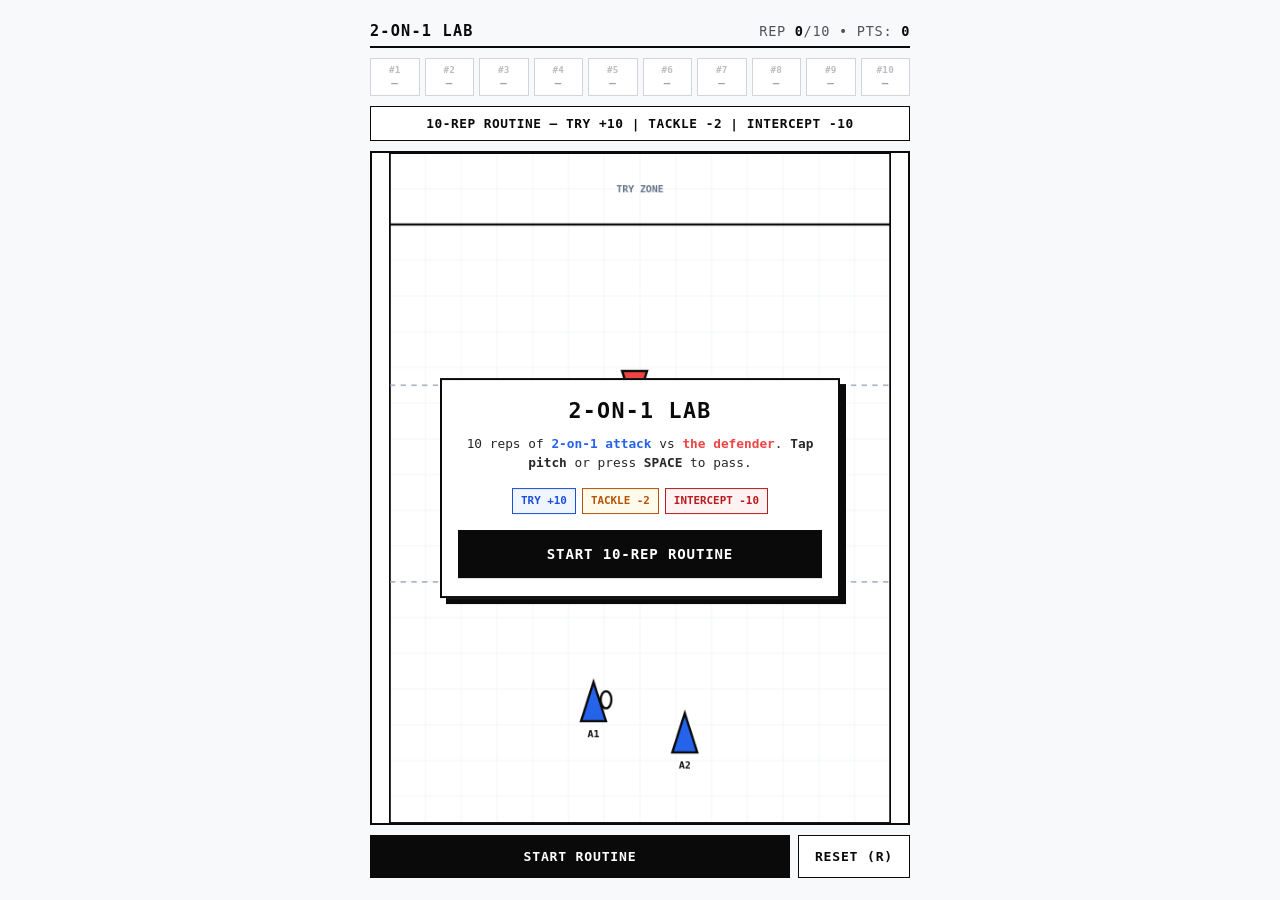
==== index.html @ 3a131d04 "init" ====
<!DOCTYPE html>
<html lang="en">
<head>
  <meta charset="UTF-8" />
  <meta name="viewport" content="width=device-width, initial-scale=1.0, maximum-scale=1.0, user-scalable=no" />
  <title>2-on-1 Lab</title>
  <link rel="stylesheet" href="./style.css" />
</head>
<body>
  <main class="app-container">
    <header class="header">
      <h1 class="title">2-on-1 Lab</h1>
      <div class="score">
        Rep <span id="score-reps">0</span>/10 &bull; Pts: <span id="score-points">0</span>
      </div>
    </header>

    <div id="rep-history" class="rep-history"></div>

    <div id="status-banner" class="banner neutral">
      Tap or press SPACE to begin
    </div>

    <div class="canvas-wrapper">
      <canvas id="pitch"></canvas>

      <div id="welcome-overlay" class="result-overlay">
        <div class="result-title">2-ON-1 LAB</div>
        <div class="welcome-body">
          <p>10 reps of <span class="txt-blue">2-on-1 attack</span> vs <span class="txt-red">the defender</span>. <strong>Tap pitch</strong> or press <strong>SPACE</strong> to pass.</p>
          <div class="welcome-scoring">
            <span class="score-pill try">TRY +10</span>
            <span class="score-pill tackle">TACKLE -2</span>
            <span class="score-pill intercept">INTERCEPT -10</span>
          </div>
        </div>
        <button id="welcome-start-btn" class="result-restart-btn">Start 10-Rep Routine</button>
      </div>

      <div id="result-overlay" class="result-overlay hidden">
        <div id="result-title" class="result-title"></div>
        <div id="result-detail" class="result-detail"></div>
        <div id="result-list" class="result-list hidden"></div>
        <div id="result-tip" class="result-tip hidden"></div>
        <div id="result-hint" class="result-hint">Tap or press SPACE for next rep</div>
        <button id="result-restart-btn" class="result-restart-btn hidden">Restart 10-Rep Routine</button>
      </div>
    </div>

    <div class="controls">
      <button id="action-btn" class="primary">Start Run (Space)</button>
      <button id="reset-btn">Reset (R)</button>
    </div>
  </main>

  <script type="module" src="./app.js"></script>
</body>
</html>
---- style.css ----
* {
  box-sizing: border-box;
  margin: 0;
  padding: 0;
  -webkit-tap-highlight-color: transparent;
}

body {
  background-color: #f8f9fa;
  color: #0a0a0a;
  font-family: ui-monospace, 'SFMono-Regular', Menlo, Monaco, Consolas, monospace;
  display: flex;
  justify-content: center;
  align-items: center;
  min-height: 100vh;
  min-height: 100dvh;
  padding: 14px;
  overscroll-behavior: none;
}

.app-container {
  width: 100%;
  max-width: 540px;
  display: flex;
  flex-direction: column;
  gap: 10px;
}

.header {
  display: flex;
  justify-content: space-between;
  align-items: baseline;
  border-bottom: 2px solid #0a0a0a;
  padding-bottom: 6px;
}

.title {
  font-size: 0.95rem;
  font-weight: 700;
  text-transform: uppercase;
  letter-spacing: 0.08em;
}

.score {
  font-size: 0.85rem;
  font-variant-numeric: tabular-nums;
  color: #52525b;
  text-transform: uppercase;
  letter-spacing: 0.05em;
}

.score span {
  color: #0a0a0a;
  font-weight: 700;
}

.rep-history {
  display: grid;
  grid-template-columns: repeat(10, 1fr);
  gap: 5px;
}

.rep-chip {
  display: flex;
  flex-direction: column;
  align-items: center;
  justify-content: center;
  padding: 5px 2px;
  border: 1.5px solid #d4d4d8;
  background: #ffffff;
  color: #a1a1aa;
  font-size: 0.68rem;
  font-weight: 700;
  text-transform: uppercase;
  letter-spacing: 0.02em;
  gap: 2px;
  transition: transform 0.12s ease, border-color 0.12s ease;
}

.rep-chip .rep-num {
  font-size: 0.58rem;
  opacity: 0.7;
}

.rep-chip .rep-tag {
  font-size: 0.68rem;
  font-weight: 800;
}

.rep-chip.active {
  border-color: #0a0a0a;
  color: #0a0a0a;
  box-shadow: 2px 2px 0px #0a0a0a;
}

.rep-chip.try {
  background: #eff6ff;
  border-color: #2563eb;
  color: #1d4ed8;
}

.rep-chip.tackle {
  background: #fffbeb;
  border-color: #f59e0b;
  color: #b45309;
}

.rep-chip.error {
  background: #fff7ed;
  border-color: #f97316;
  color: #c2410c;
}

.rep-chip.intercept {
  background: #fef2f2;
  border-color: #ef4444;
  color: #b91c1c;
}

.banner {
  padding: 9px 12px;
  font-size: 0.8rem;
  font-weight: 600;
  text-transform: uppercase;
  letter-spacing: 0.04em;
  text-align: center;
  border: 1.5px solid #0a0a0a;
  background: #ffffff;
  color: #0a0a0a;
}

.banner.neutral {
  background: #ffffff;
  color: #0a0a0a;
}

.banner.running {
  background: #0a0a0a;
  color: #ffffff;
}

.banner.success {
  background: #ecfdf5;
  color: #065f46;
  border-color: #059669;
}

.banner.fail {
  background: #fff1f2;
  color: #9f1239;
  border-color: #e11d48;
}

.canvas-wrapper {
  position: relative;
  width: 100%;
  border: 2px solid #0a0a0a;
  display: flex;
  justify-content: center;
  align-items: center;
  background: #ffffff;
  touch-action: manipulation;
  user-select: none;
}

canvas {
  display: block;
  width: 100%;
  height: auto;
  max-height: calc(100dvh - 195px);
  object-fit: contain;
  cursor: crosshair;
  user-select: none;
  touch-action: manipulation;
}

.result-overlay {
  position: absolute;
  top: 50%;
  left: 50%;
  transform: translate(-50%, -50%);
  width: 90%;
  max-width: 400px;
  max-height: 92%;
  overflow-y: auto;
  padding: 18px 16px;
  background: #ffffff;
  border: 2.5px solid #0a0a0a;
  box-shadow: 6px 6px 0px #0a0a0a;
  text-align: center;
  pointer-events: auto;
  display: flex;
  flex-direction: column;
  gap: 8px;
}

.result-overlay.hidden {
  display: none;
}

.result-overlay.success .result-title {
  color: #2563eb;
}

.result-overlay.fail .result-title {
  color: #ef4444;
}

.result-title {
  font-size: 1.35rem;
  font-weight: 800;
  text-transform: uppercase;
  letter-spacing: 0.06em;
}

.welcome-body {
  display: flex;
  flex-direction: column;
  gap: 12px;
  text-align: center;
  font-size: 0.8rem;
  line-height: 1.45;
  color: #27272a;
  margin-top: 4px;
}

.txt-blue {
  color: #2563eb;
  font-weight: 800;
}

.txt-red {
  color: #ef4444;
  font-weight: 800;
}

.welcome-scoring {
  display: flex;
  flex-wrap: wrap;
  gap: 6px;
  justify-content: center;
  margin-top: 4px;
}

.score-pill {
  font-size: 0.68rem;
  font-weight: 800;
  padding: 4px 8px;
  border: 1.5px solid currentColor;
}

.score-pill.try {
  background: #eff6ff;
  color: #1d4ed8;
}

.score-pill.tackle {
  background: #fffbeb;
  color: #b45309;
}

.score-pill.intercept {
  background: #fef2f2;
  color: #b91c1c;
}

.result-detail {
  font-size: 0.8rem;
  font-weight: 600;
  color: #0a0a0a;
}

.result-list {
  display: grid;
  grid-template-columns: repeat(3, 1fr);
  gap: 6px;
  margin-top: 6px;
}

.result-list.hidden {
  display: none;
}

.summary-box {
  display: flex;
  flex-direction: column;
  align-items: center;
  padding: 8px 4px;
  border: 1.5px solid currentColor;
  gap: 2px;
}

.summary-count {
  font-size: 1.25rem;
  font-weight: 800;
  line-height: 1.1;
}

.summary-label {
  font-size: 0.6rem;
  font-weight: 700;
  text-transform: uppercase;
  letter-spacing: 0.03em;
}

.summary-box.try {
  background: #eff6ff;
  color: #1d4ed8;
}

.summary-box.tackle {
  background: #fffbeb;
  color: #b45309;
}

.summary-box.intercept {
  background: #fef2f2;
  color: #b91c1c;
}

.result-tip {
  margin-top: 4px;
  padding-top: 8px;
  border-top: 1.5px solid #e4e4e7;
  font-size: 0.75rem;
  line-height: 1.4;
  color: #27272a;
}

.result-tip.hidden {
  display: none;
}

.result-hint {
  margin-top: 4px;
  font-size: 0.72rem;
  text-transform: uppercase;
  letter-spacing: 0.06em;
  color: #71717a;
}

.result-hint.hidden {
  display: none;
}

.result-restart-btn {
  margin-top: 8px;
  padding: 14px 16px;
  font-size: 0.88rem;
  background: #0a0a0a;
  color: #ffffff;
  border: 2px solid #0a0a0a;
  width: 100%;
}

.result-restart-btn:hover:not(:disabled) {
  background: #2563eb;
  border-color: #0a0a0a;
}

.result-restart-btn.hidden {
  display: none;
}

.controls {
  display: flex;
  gap: 8px;
}

button {
  padding: 13px 16px;
  font-family: inherit;
  font-size: 0.82rem;
  font-weight: 700;
  text-transform: uppercase;
  letter-spacing: 0.06em;
  cursor: pointer;
  border: 1.5px solid #0a0a0a;
  background: #ffffff;
  color: #0a0a0a;
  touch-action: manipulation;
  user-select: none;
  transition: background 0.1s ease, color 0.1s ease, opacity 0.1s ease;
}

button:hover:not(:disabled) {
  background: #e4e4e7;
}

button.primary {
  flex: 1;
  background: #0a0a0a;
  color: #ffffff;
}

button.primary:hover:not(:disabled) {
  background: #27272a;
}

button:disabled {
  opacity: 0.45;
  cursor: not-allowed;
}

@media (max-width: 480px) {
  body {
    padding: 10px;
  }

  .app-container {
    gap: 8px;
  }

  .rep-history {
    grid-template-columns: repeat(5, 1fr);
    gap: 4px;
  }

  .rep-chip {
    flex-direction: row;
    justify-content: space-between;
    padding: 4px 6px;
  }

  .banner {
    padding: 8px 10px;
    font-size: 0.72rem;
  }

  canvas {
    max-height: calc(100dvh - 220px);
  }
}
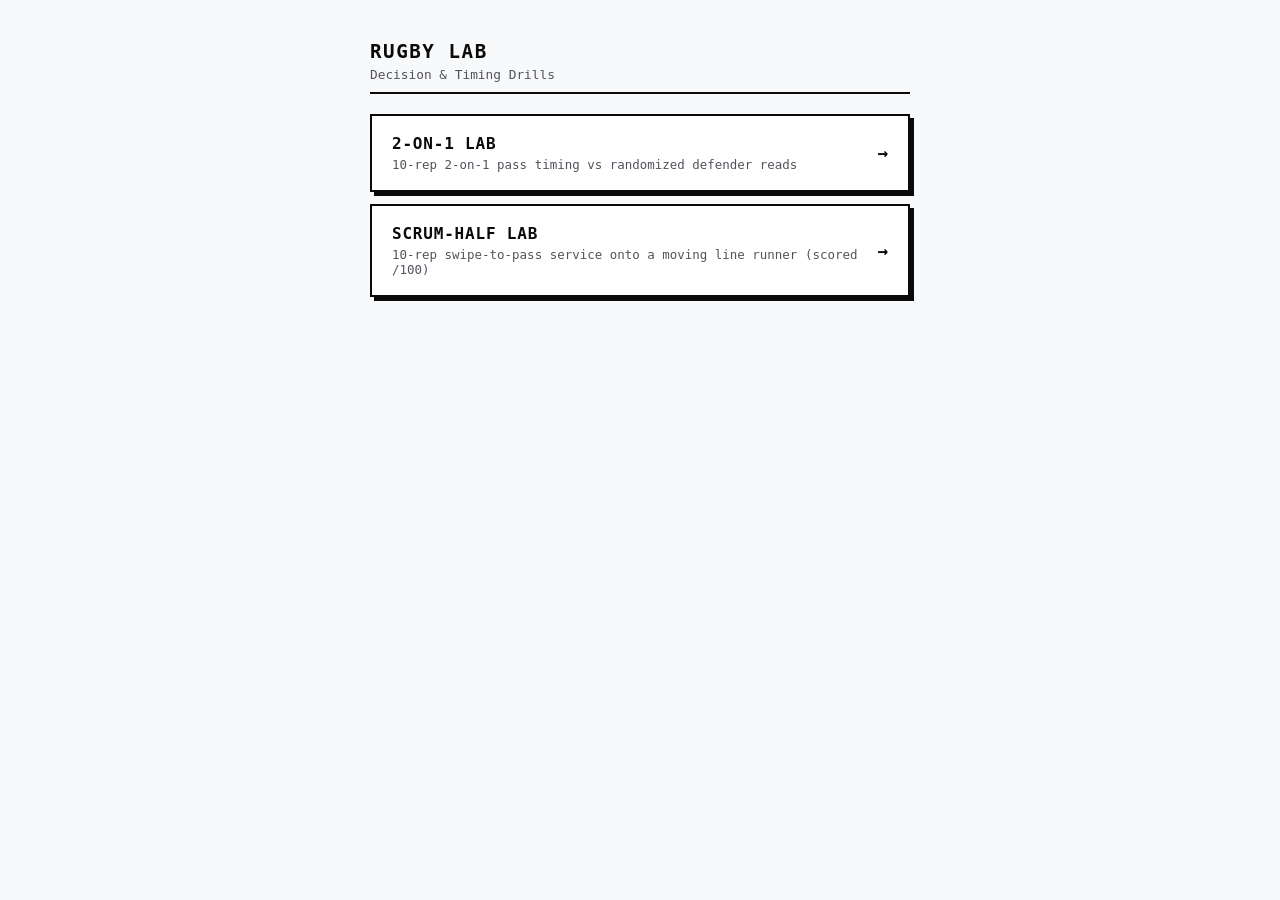
==== commit 722bd3f9: "add scrum half lab" ====
--- a/index.html
+++ b/index.html
@@ -2,57 +2,124 @@
 <html lang="en">
 <head>
   <meta charset="UTF-8" />
-  <meta name="viewport" content="width=device-width, initial-scale=1.0, maximum-scale=1.0, user-scalable=no" />
-  <title>2-on-1 Lab</title>
-  <link rel="stylesheet" href="./style.css" />
+  <meta name="viewport" content="width=device-width, initial-scale=1.0" />
+  <title>Rugby Lab</title>
+  <style>
+    * {
+      box-sizing: border-box;
+      margin: 0;
+      padding: 0;
+      -webkit-tap-highlight-color: transparent;
+    }
+
+    body {
+      background-color: #f8f9fa;
+      color: #0a0a0a;
+      font-family: ui-monospace, 'SFMono-Regular', Menlo, Monaco, Consolas, monospace;
+      display: flex;
+      justify-content: center;
+      padding: 40px 20px;
+      min-height: 100vh;
+    }
+
+    .container {
+      width: 100%;
+      max-width: 540px;
+      display: flex;
+      flex-direction: column;
+      gap: 20px;
+    }
+
+    .header {
+      border-bottom: 2px solid #0a0a0a;
+      padding-bottom: 10px;
+    }
+
+    .title {
+      font-size: 1.2rem;
+      font-weight: 800;
+      text-transform: uppercase;
+      letter-spacing: 0.08em;
+    }
+
+    .subtitle {
+      margin-top: 4px;
+      font-size: 0.8rem;
+      color: #52525b;
+    }
+
+    .drill-list {
+      display: flex;
+      flex-direction: column;
+      gap: 12px;
+    }
+
+    .drill-card {
+      display: flex;
+      justify-content: space-between;
+      align-items: center;
+      padding: 18px 20px;
+      background: #ffffff;
+      border: 2px solid #0a0a0a;
+      box-shadow: 4px 4px 0px #0a0a0a;
+      text-decoration: none;
+      color: #0a0a0a;
+      transition: transform 0.1s ease, box-shadow 0.1s ease, background 0.1s ease;
+    }
+
+    .drill-card:hover {
+      background: #eff6ff;
+      transform: translate(-1px, -1px);
+      box-shadow: 5px 5px 0px #0a0a0a;
+    }
+
+    .drill-info {
+      display: flex;
+      flex-direction: column;
+      gap: 4px;
+    }
+
+    .drill-name {
+      font-size: 1rem;
+      font-weight: 800;
+      text-transform: uppercase;
+      letter-spacing: 0.05em;
+    }
+
+    .drill-desc {
+      font-size: 0.78rem;
+      color: #52525b;
+    }
+
+    .drill-arrow {
+      font-size: 1.1rem;
+      font-weight: 800;
+    }
+  </style>
 </head>
 <body>
-  <main class="app-container">
+  <main class="container">
     <header class="header">
-      <h1 class="title">2-on-1 Lab</h1>
-      <div class="score">
-        Rep <span id="score-reps">0</span>/10 &bull; Pts: <span id="score-points">0</span>
-      </div>
+      <h1 class="title">Rugby Lab</h1>
+      <p class="subtitle">Decision &amp; Timing Drills</p>
     </header>
 
-    <div id="rep-history" class="rep-history"></div>
-
-    <div id="status-banner" class="banner neutral">
-      Tap or press SPACE to begin
-    </div>
-
-    <div class="canvas-wrapper">
-      <canvas id="pitch"></canvas>
-
-      <div id="welcome-overlay" class="result-overlay">
-        <div class="result-title">2-ON-1 LAB</div>
-        <div class="welcome-body">
-          <p>10 reps of <span class="txt-blue">2-on-1 attack</span> vs <span class="txt-red">the defender</span>. <strong>Tap pitch</strong> or press <strong>SPACE</strong> to pass.</p>
-          <div class="welcome-scoring">
-            <span class="score-pill try">TRY +10</span>
-            <span class="score-pill tackle">TACKLE -2</span>
-            <span class="score-pill intercept">INTERCEPT -10</span>
-          </div>
+    <nav class="drill-list">
+      <a href="./2-on-1-lab/" class="drill-card">
+        <div class="drill-info">
+          <span class="drill-name">2-on-1 Lab</span>
+          <span class="drill-desc">10-rep 2-on-1 pass timing vs randomized defender reads</span>
         </div>
-        <button id="welcome-start-btn" class="result-restart-btn">Start 10-Rep Routine</button>
-      </div>
-
-      <div id="result-overlay" class="result-overlay hidden">
-        <div id="result-title" class="result-title"></div>
-        <div id="result-detail" class="result-detail"></div>
-        <div id="result-list" class="result-list hidden"></div>
-        <div id="result-tip" class="result-tip hidden"></div>
-        <div id="result-hint" class="result-hint">Tap or press SPACE for next rep</div>
-        <button id="result-restart-btn" class="result-restart-btn hidden">Restart 10-Rep Routine</button>
-      </div>
-    </div>
-
-    <div class="controls">
-      <button id="action-btn" class="primary">Start Run (Space)</button>
-      <button id="reset-btn">Reset (R)</button>
-    </div>
+        <span class="drill-arrow">&rarr;</span>
+      </a>
+      <a href="./scrum-half-lab/" class="drill-card">
+        <div class="drill-info">
+          <span class="drill-name">Scrum-Half Lab</span>
+          <span class="drill-desc">10-rep swipe-to-pass service onto a moving line runner (scored /100)</span>
+        </div>
+        <span class="drill-arrow">&rarr;</span>
+      </a>
+    </nav>
   </main>
-
-  <script type="module" src="./app.js"></script>
 </body>
 </html>
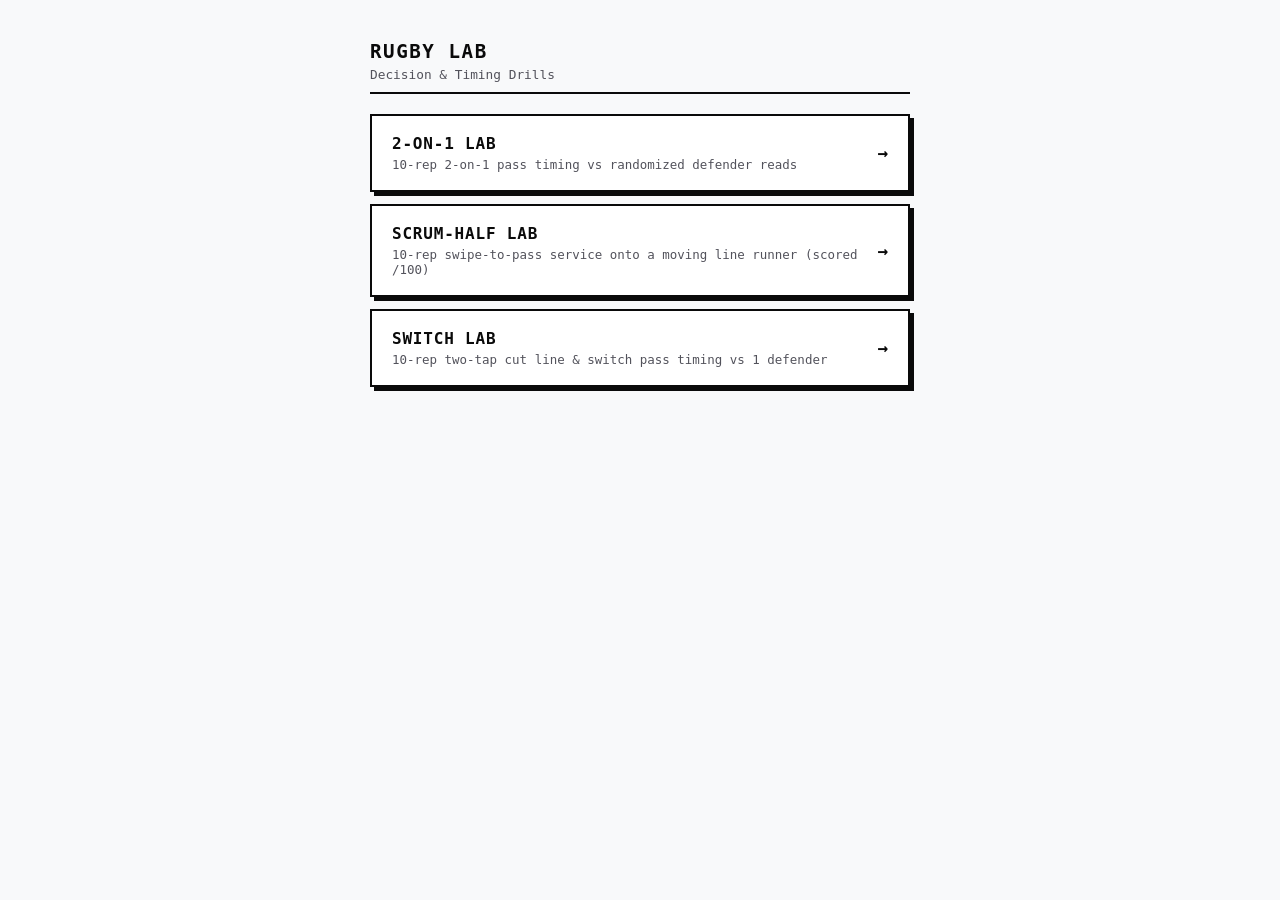
==== commit 4beb0cb7: "added switch game" ====
--- a/index.html
+++ b/index.html
@@ -3,7 +3,25 @@
 <head>
   <meta charset="UTF-8" />
   <meta name="viewport" content="width=device-width, initial-scale=1.0" />
-  <title>Rugby Lab</title>
+  <title>Rugby Lab — Decision &amp; Timing Drills</title>
+  <meta name="description" content="Interactive 2D rugby training mini-games for practicing pass timing, scrum-half service, and attacking decision-making." />
+  <meta name="theme-color" content="#0a0a0a" />
+  <meta name="apple-mobile-web-app-capable" content="yes" />
+  <meta name="apple-mobile-web-app-status-bar-style" content="black-translucent" />
+  <meta name="apple-mobile-web-app-title" content="Rugby Lab" />
+
+  <!-- Open Graph / Social Sharing -->
+  <meta property="og:type" content="website" />
+  <meta property="og:site_name" content="Rugby Lab" />
+  <meta property="og:title" content="Rugby Lab — Decision &amp; Timing Drills" />
+  <meta property="og:description" content="Interactive 2D rugby training mini-games for practicing pass timing, scrum-half service, and attacking decision-making." />
+
+  <!-- Twitter / X Card -->
+  <meta name="twitter:card" content="summary_large_image" />
+  <meta name="twitter:title" content="Rugby Lab — Decision &amp; Timing Drills" />
+  <meta name="twitter:description" content="Interactive 2D rugby training mini-games for practicing pass timing, scrum-half service, and attacking decision-making." />
+
+  <link rel="icon" type="image/svg+xml" href="data:image/svg+xml,%3Csvg xmlns='http://www.w3.org/2000/svg' viewBox='0 0 64 64'%3E%3Crect width='64' height='64' fill='%23ffffff' stroke='%230a0a0a' stroke-width='6'/%3E%3Cellipse cx='32' cy='32' rx='20' ry='13' transform='rotate(-35 32 32)' fill='%232563eb' stroke='%230a0a0a' stroke-width='5'/%3E%3C/svg%3E" />
   <style>
     * {
       box-sizing: border-box;
@@ -119,6 +137,13 @@
         </div>
         <span class="drill-arrow">&rarr;</span>
       </a>
+      <a href="./switch-lab/" class="drill-card">
+        <div class="drill-info">
+          <span class="drill-name">Switch Lab</span>
+          <span class="drill-desc">10-rep two-tap cut line &amp; switch pass timing vs 1 defender</span>
+        </div>
+        <span class="drill-arrow">&rarr;</span>
+      </a>
     </nav>
   </main>
 </body>
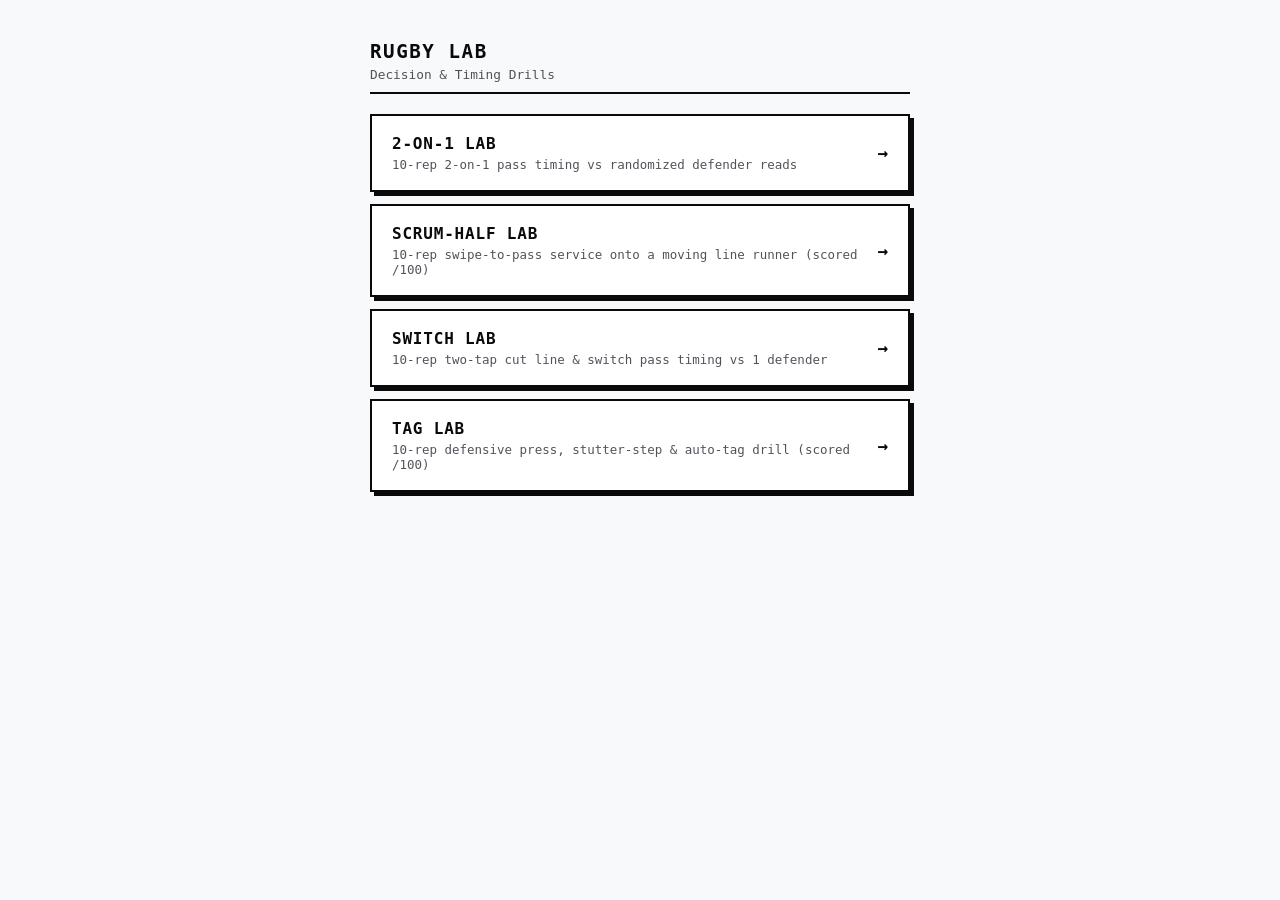
==== commit 3233b1ed: "tag lab" ====
--- a/index.html
+++ b/index.html
@@ -144,6 +144,13 @@
         </div>
         <span class="drill-arrow">&rarr;</span>
       </a>
+      <a href="./tag-lab/" class="drill-card">
+        <div class="drill-info">
+          <span class="drill-name">Tag Lab</span>
+          <span class="drill-desc">10-rep defensive press, stutter-step &amp; auto-tag drill (scored /100)</span>
+        </div>
+        <span class="drill-arrow">&rarr;</span>
+      </a>
     </nav>
   </main>
 </body>
